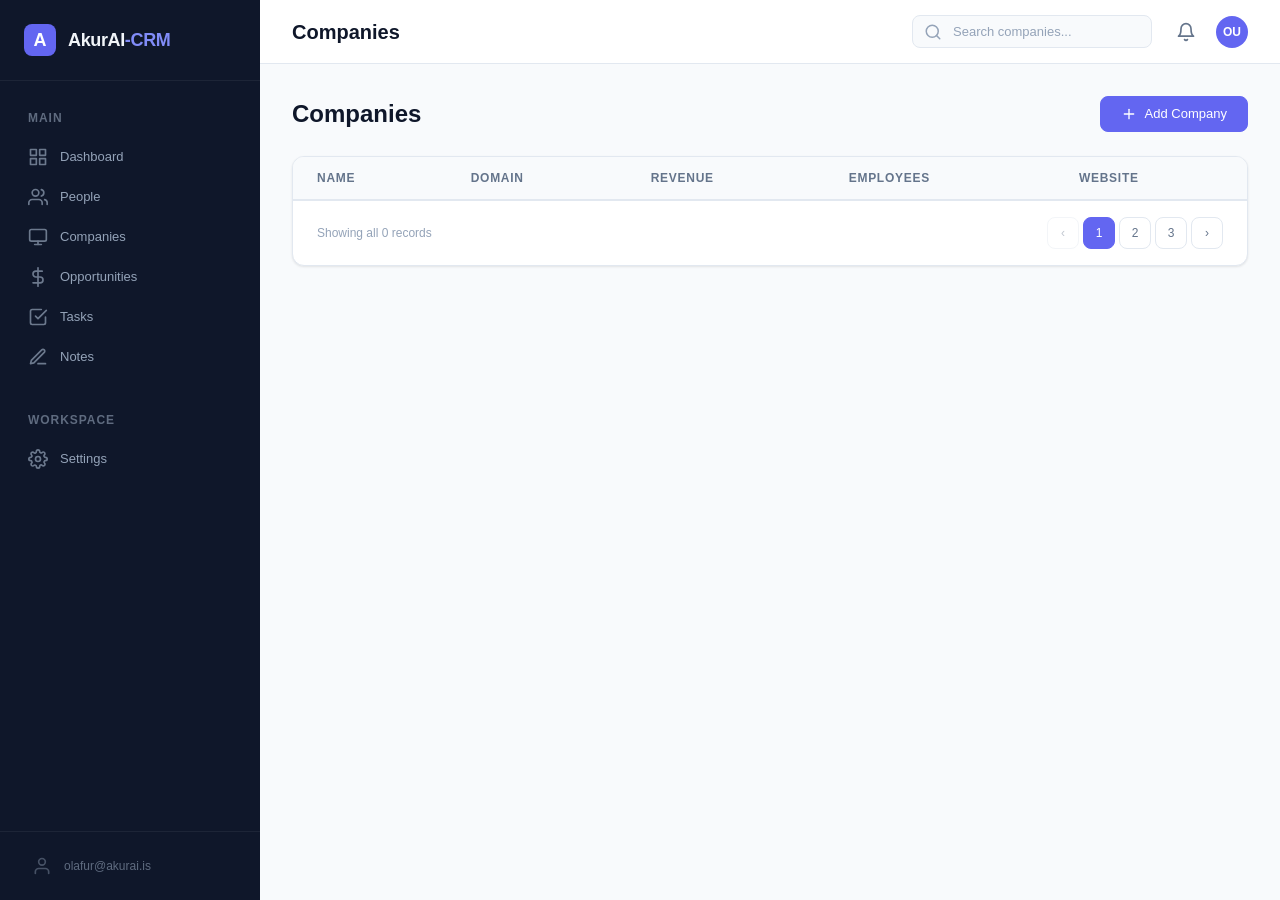
==== site/frontend/companies.html @ 564c7ee0 "fix: round 3 comprehensive audit fixes 🔴 Critical: - fetch() missing opts argument (POST/PUT/DELETE " ====
<!DOCTYPE html>
<html lang="en">
<head>
  <meta charset="UTF-8">
  <meta name="viewport" content="width=device-width, initial-scale=1.0">
  <title>Companies — AkurAI-CRM</title>
  <link rel="stylesheet" href="styles.css">
</head>
<body>
  <div class="app-shell">
    <aside class="sidebar">
      <div class="sidebar-brand">
        <div class="sidebar-brand-icon">A</div>
        <div class="sidebar-brand-text">AkurAI<span>-CRM</span></div>
      </div>
      <nav class="sidebar-nav">
        <div class="sidebar-section">Main</div>
        <a href="/dashboard.html" class="nav-link">
          <svg viewBox="0 0 24 24" fill="none" stroke="currentColor" stroke-width="2" stroke-linecap="round" stroke-linejoin="round"><rect x="3" y="3" width="7" height="7"/><rect x="14" y="3" width="7" height="7"/><rect x="14" y="14" width="7" height="7"/><rect x="3" y="14" width="7" height="7"/></svg>
          Dashboard
        </a>
        <a href="/people.html" class="nav-link">
          <svg viewBox="0 0 24 24" fill="none" stroke="currentColor" stroke-width="2" stroke-linecap="round" stroke-linejoin="round"><path d="M17 21v-2a4 4 0 0 0-4-4H5a4 4 0 0 0-4 4v2"/><circle cx="9" cy="7" r="4"/><path d="M23 21v-2a4 4 0 0 0-3-3.87"/><path d="M16 3.13a4 4 0 0 1 0 7.75"/></svg>
          People
        </a>
        <a href="/companies.html" class="nav-link active">
          <svg viewBox="0 0 24 24" fill="none" stroke="currentColor" stroke-width="2" stroke-linecap="round" stroke-linejoin="round"><rect x="2" y="3" width="20" height="14" rx="2" ry="2"/><line x1="8" y1="21" x2="16" y2="21"/><line x1="12" y1="17" x2="12" y2="21"/></svg>
          Companies
        </a>
        <a href="/opportunities.html" class="nav-link">
          <svg viewBox="0 0 24 24" fill="none" stroke="currentColor" stroke-width="2" stroke-linecap="round" stroke-linejoin="round"><line x1="12" y1="1" x2="12" y2="23"/><path d="M17 5H9.5a3.5 3.5 0 0 0 0 7h5a3.5 3.5 0 0 1 0 7H6"/></svg>
          Opportunities
        </a>
        <a href="/tasks.html" class="nav-link">
          <svg viewBox="0 0 24 24" fill="none" stroke="currentColor" stroke-width="2" stroke-linecap="round" stroke-linejoin="round"><path d="M9 11l3 3L22 4"/><path d="M21 12v7a2 2 0 0 1-2 2H5a2 2 0 0 1-2-2V5a2 2 0 0 1 2-2h11"/></svg>
          Tasks
        </a>
        <a href="/notes.html" class="nav-link">
          <svg viewBox="0 0 24 24" fill="none" stroke="currentColor" stroke-width="2" stroke-linecap="round" stroke-linejoin="round"><path d="M12 20h9"/><path d="M16.5 3.5a2.121 2.121 0 0 1 3 3L7 19l-4 1 1-4L16.5 3.5z"/></svg>
          Notes
        </a>
        <div class="sidebar-section" style="margin-top:var(--space-4);">Workspace</div>
        <a href="/settings.html" class="nav-link">
          <svg viewBox="0 0 24 24" fill="none" stroke="currentColor" stroke-width="2" stroke-linecap="round" stroke-linejoin="round"><circle cx="12" cy="12" r="3"/><path d="M19.4 15a1.65 1.65 0 0 0 .33 1.82l.06.06a2 2 0 0 1 0 2.83 2 2 0 0 1-2.83 0l-.06-.06a1.65 1.65 0 0 0-1.82-.33 1.65 1.65 0 0 0-1 1.51V21a2 2 0 0 1-2 2 2 2 0 0 1-2-2v-.09A1.65 1.65 0 0 0 9 19.4a1.65 1.65 0 0 0-1.82.33l-.06.06a2 2 0 0 1-2.83 0 2 2 0 0 1 0-2.83l.06-.06A1.65 1.65 0 0 0 4.68 15a1.65 1.65 0 0 0-1.51-1H3a2 2 0 0 1-2-2 2 2 0 0 1 2-2h.09A1.65 1.65 0 0 0 4.6 9a1.65 1.65 0 0 0-.33-1.82l-.06-.06a2 2 0 0 1 0-2.83 2 2 0 0 1 2.83 0l.06.06A1.65 1.65 0 0 0 9 4.68a1.65 1.65 0 0 0 1-1.51V3a2 2 0 0 1 2-2 2 2 0 0 1 2 2v.09a1.65 1.65 0 0 0 1 1.51 1.65 1.65 0 0 0 1.82-.33l.06-.06a2 2 0 0 1 2.83 0 2 2 0 0 1 0 2.83l-.06.06a1.65 1.65 0 0 0-.33 1.82V9a1.65 1.65 0 0 0 1.51 1H21a2 2 0 0 1 2 2 2 2 0 0 1-2 2h-.09a1.65 1.65 0 0 0-1.51 1z"/></svg>
          Settings
        </a>
      </nav>
      <div class="sidebar-footer">
        <div class="nav-link" style="cursor:default;opacity:0.6;">
          <svg viewBox="0 0 24 24" fill="none" stroke="currentColor" stroke-width="2" stroke-linecap="round" stroke-linejoin="round"><path d="M20 21v-2a4 4 0 0 0-4-4H8a4 4 0 0 0-4 4v2"/><circle cx="12" cy="7" r="4"/></svg>
          <span style="font-size:var(--text-xs);">olafur@akurai.is</span>
        </div>
      </div>
    </aside>

    <div class="main-area">
      <header class="topbar">
        <div class="topbar-title">Companies</div>
        <div class="topbar-spacer"></div>
        <div class="search-bar" style="width:240px;">
          <svg viewBox="0 0 24 24" fill="none" stroke="currentColor" stroke-width="2" stroke-linecap="round" stroke-linejoin="round"><circle cx="11" cy="11" r="8"/><line x1="21" y1="21" x2="16.65" y2="16.65"/></svg>
          <input type="text" placeholder="Search companies..." id="search-companies">
        </div>
        <div class="topbar-actions">
          <button class="icon-btn" id="notif-btn">
            <svg viewBox="0 0 24 24" fill="none" stroke="currentColor" stroke-width="2" stroke-linecap="round" stroke-linejoin="round"><path d="M18 8A6 6 0 0 0 6 8c0 7-3 9-3 9h18s-3-2-3-9"/><path d="M13.73 21a2 2 0 0 1-3.46 0"/></svg>
          </button>
          <div class="avatar" id="avatar-btn" style="cursor:pointer;" title="Profile">OU</div>
        </div>
      </header>

      <div class="main-content">
        <div class="page-header">
          <h1>Companies</h1>
          <div class="page-header-actions">
            <a href="#" class="btn btn-primary" onclick="console.warn('Add Company modal would open')">
              <svg viewBox="0 0 24 24" fill="none" stroke="currentColor" stroke-width="2" stroke-linecap="round" stroke-linejoin="round"><line x1="12" y1="5" x2="12" y2="19"/><line x1="5" y1="12" x2="19" y2="12"/></svg>
              Add Company
            </a>
          </div>
        </div>

        <div class="table-container">
          <table>
            <thead>
              <tr>
                <th class="sortable">Name</th>
                <th>Domain</th>
                <th>Revenue</th>
                <th>Employees</th>
                <th>Website</th>
              </tr>
            </thead>
            <tbody id="companies-table-body">
            </tbody>
          </table>

          <div class="pagination">
            <div class="pagination-info">Showing 1-5 of 12 companies</div>
            <div class="pagination-buttons">
              <button class="pagination-btn" disabled>&lsaquo;</button>
              <button class="pagination-btn active">1</button>
              <button class="pagination-btn">2</button>
              <button class="pagination-btn">3</button>
              <button class="pagination-btn">&rsaquo;</button>
            </div>
          </div>
        </div>
      </div>
    </div>
  </div>

  <div class="toast-container" id="toast-container"></div>
  <script type="module" src="app.js"></script>
  <script type="module">
    import { loadTable, renderCompaniesTable } from './databinder.js';
    document.addEventListener('DOMContentLoaded', async () => {
      const data = await loadTable('companies', 'companies-table-body');
      renderCompaniesTable(data, 'companies-table-body');
    });
  </script>
</body>
</html>
---- site/frontend/styles.css ----
/* ============================================================
   AkurAI-CRM Design System — Native ESM, No Build
   ============================================================ */

/* ----- Design Tokens ----- */
:root {
  --color-sidebar-bg: #0f172a;
  --color-sidebar-hover: #1e293b;
  --color-sidebar-active: #312e81;
  --color-sidebar-text: #94a3b8;
  --color-sidebar-text-active: #f1f5f9;
  --color-sidebar-brand: #818cf8;

  --color-bg: #f8fafc;
  --color-surface: #ffffff;
  --color-surface-hover: #f1f5f9;
  --color-border: #e2e8f0;
  --color-border-light: #f1f5f9;

  --color-primary: #6366f1;
  --color-primary-hover: #4f46e5;
  --color-primary-light: #eef2ff;
  --color-primary-subtle: rgba(99, 102, 241, 0.08);

  --color-success: #22c55e;
  --color-success-light: #dcfce7;
  --color-warning: #f59e0b;
  --color-warning-light: #fef3c7;
  --color-danger: #ef4444;
  --color-danger-light: #fee2e2;
  --color-info: #3b82f6;
  --color-info-light: #dbeafe;

  --color-text: #0f172a;
  --color-text-secondary: #64748b;
  --color-text-tertiary: #94a3b8;
  --color-text-inverse: #ffffff;

  --font-sans: -apple-system, BlinkMacSystemFont, 'Segoe UI', 'Inter', Roboto, Oxygen, Ubuntu, Cantarell, sans-serif;
  --font-mono: 'SF Mono', 'Fira Code', 'JetBrains Mono', Menlo, monospace;

  --text-xs: 0.75rem;
  --text-sm: 0.813rem;
  --text-base: 0.938rem;
  --text-lg: 1.125rem;
  --text-xl: 1.25rem;
  --text-2xl: 1.5rem;
  --text-3xl: 1.875rem;

  --leading-tight: 1.25;
  --leading-normal: 1.5;
  --leading-relaxed: 1.625;

  --weight-normal: 400;
  --weight-medium: 500;
  --weight-semibold: 600;
  --weight-bold: 700;

  --space-1: 0.25rem;
  --space-2: 0.5rem;
  --space-3: 0.75rem;
  --space-4: 1rem;
  --space-5: 1.25rem;
  --space-6: 1.5rem;
  --space-8: 2rem;
  --space-10: 2.5rem;
  --space-12: 3rem;
  --space-16: 4rem;

  --radius-sm: 6px;
  --radius-md: 8px;
  --radius-lg: 12px;
  --radius-xl: 16px;
  --radius-full: 9999px;

  --shadow-xs: 0 1px 2px rgba(0, 0, 0, 0.03);
  --shadow-sm: 0 1px 3px rgba(0, 0, 0, 0.06), 0 1px 2px rgba(0, 0, 0, 0.04);
  --shadow-md: 0 4px 6px -1px rgba(0, 0, 0, 0.07), 0 2px 4px -1px rgba(0, 0, 0, 0.04);
  --shadow-lg: 0 10px 15px -3px rgba(0, 0, 0, 0.08), 0 4px 6px -2px rgba(0, 0, 0, 0.04);
  --shadow-xl: 0 20px 25px -5px rgba(0, 0, 0, 0.1), 0 10px 10px -5px rgba(0, 0, 0, 0.04);

  --sidebar-width: 260px;
  --topbar-height: 64px;
  --transition-fast: 150ms ease;
  --transition-base: 200ms ease;
  --transition-slow: 300ms ease;
}

/* ----- Reset & Base ----- */
*, *::before, *::after { box-sizing: border-box; margin: 0; padding: 0; }
html { font-size: 16px; -webkit-font-smoothing: antialiased; -moz-osx-font-smoothing: grayscale; }
body { font-family: var(--font-sans); font-size: var(--text-base); line-height: var(--leading-normal); color: var(--color-text); background: var(--color-bg); }
a { color: var(--color-primary); text-decoration: none; transition: color var(--transition-fast); }
a:hover { color: var(--color-primary-hover); }
img { max-width: 100%; height: auto; display: block; }
button { font-family: inherit; cursor: pointer; }
input, textarea, select { font-family: inherit; }
ul, ol { list-style: none; }
h1, h2, h3, h4, h5, h6 { font-weight: var(--weight-semibold); line-height: var(--leading-tight); color: var(--color-text); }

/* ----- Layout Shell ----- */
.app-shell { display: flex; min-height: 100vh; }
.main-area { flex: 1; display: flex; flex-direction: column; min-width: 0; margin-left: var(--sidebar-width); }
.main-content { flex: 1; padding: var(--space-8); overflow-y: auto; }

/* ----- Sidebar ----- */
.sidebar { position: fixed; top: 0; left: 0; width: var(--sidebar-width); height: 100vh; background: var(--color-sidebar-bg); display: flex; flex-direction: column; z-index: 50; overflow-y: auto; }
.sidebar-brand { display: flex; align-items: center; gap: var(--space-3); padding: var(--space-6); border-bottom: 1px solid rgba(255,255,255,0.06); }
.sidebar-brand-icon { width: 32px; height: 32px; background: var(--color-primary); border-radius: var(--radius-md); display: flex; align-items: center; justify-content: center; color: #fff; font-weight: var(--weight-bold); font-size: var(--text-lg); flex-shrink: 0; }
.sidebar-brand-text { font-size: var(--text-lg); font-weight: var(--weight-bold); color: var(--color-sidebar-text-active); letter-spacing: -0.02em; }
.sidebar-brand-text span { color: var(--color-sidebar-brand); }

.sidebar-nav { flex: 1; padding: var(--space-3) var(--space-3); display: flex; flex-direction: column; gap: var(--space-1); }
.sidebar-section { padding: var(--space-4) var(--space-4) var(--space-2); font-size: var(--text-xs); font-weight: var(--weight-semibold); text-transform: uppercase; letter-spacing: 0.08em; color: var(--color-sidebar-text); opacity: 0.6; }

.nav-link { display: flex; align-items: center; gap: var(--space-3); padding: var(--space-2) var(--space-4); border-radius: var(--radius-md); color: var(--color-sidebar-text); font-size: var(--text-sm); font-weight: var(--weight-medium); transition: all var(--transition-fast); text-decoration: none; }
.nav-link:hover { background: var(--color-sidebar-hover); color: var(--color-sidebar-text-active); }
.nav-link.active { background: var(--color-sidebar-active); color: var(--color-sidebar-text-active); }
.nav-link svg { width: 20px; height: 20px; flex-shrink: 0; opacity: 0.7; }
.nav-link.active svg { opacity: 1; }
.nav-link .badge { margin-left: auto; }

.sidebar-footer { padding: var(--space-4); border-top: 1px solid rgba(255,255,255,0.06); }

/* ----- Top Bar / Header ----- */
.topbar { height: var(--topbar-height); display: flex; align-items: center; padding: 0 var(--space-8); border-bottom: 1px solid var(--color-border); background: var(--color-surface); gap: var(--space-4); flex-shrink: 0; }
.topbar-title { font-size: var(--text-xl); font-weight: var(--weight-semibold); color: var(--color-text); }
.topbar-spacer { flex: 1; }

.search-bar { position: relative; width: 320px; }
.search-bar svg { position: absolute; left: var(--space-3); top: 50%; transform: translateY(-50%); width: 18px; height: 18px; color: var(--color-text-tertiary); pointer-events: none; }
.search-bar input { width: 100%; padding: var(--space-2) var(--space-4) var(--space-2) var(--space-10); border: 1px solid var(--color-border); border-radius: var(--radius-md); font-size: var(--text-sm); color: var(--color-text); background: var(--color-bg); transition: all var(--transition-fast); outline: none; }
.search-bar input:focus { border-color: var(--color-primary); background: var(--color-surface); box-shadow: 0 0 0 3px var(--color-primary-subtle); }
.search-bar input::placeholder { color: var(--color-text-tertiary); }

.topbar-actions { display: flex; align-items: center; gap: var(--space-3); }

.icon-btn { width: 36px; height: 36px; border-radius: var(--radius-md); border: none; background: transparent; color: var(--color-text-secondary); display: flex; align-items: center; justify-content: center; transition: all var(--transition-fast); position: relative; }
.icon-btn:hover { background: var(--color-surface-hover); color: var(--color-text); }
.icon-btn svg { width: 20px; height: 20px; }
.icon-btn .dot { position: absolute; top: 6px; right: 6px; width: 8px; height: 8px; background: var(--color-danger); border-radius: 50%; border: 2px solid var(--color-surface); }

.avatar { width: 32px; height: 32px; border-radius: var(--radius-full); background: var(--color-primary); color: #fff; display: flex; align-items: center; justify-content: center; font-size: var(--text-xs); font-weight: var(--weight-bold); flex-shrink: 0; }
.avatar-sm { width: 28px; height: 28px; font-size: 10px; }
.avatar-lg { width: 48px; height: 48px; font-size: var(--text-lg); }
.avatar-initials { text-transform: uppercase; letter-spacing: 0.02em; }

/* ----- Cards ----- */
.card { background: var(--color-surface); border: 1px solid var(--color-border); border-radius: var(--radius-lg); padding: var(--space-6); box-shadow: var(--shadow-sm); transition: box-shadow var(--transition-base), border-color var(--transition-base); }
.card:hover { box-shadow: var(--shadow-md); }
.card-header { display: flex; align-items: center; justify-content: space-between; margin-bottom: var(--space-4); }
.card-title { font-size: var(--text-base); font-weight: var(--weight-semibold); color: var(--color-text); }
.card-body { }
.card-footer { margin-top: var(--space-4); padding-top: var(--space-4); border-top: 1px solid var(--color-border); }

/* Stat Cards */
.stats-grid { display: grid; grid-template-columns: repeat(4, 1fr); gap: var(--space-6); margin-bottom: var(--space-8); }
.stat-card { background: var(--color-surface); border: 1px solid var(--color-border); border-radius: var(--radius-lg); padding: var(--space-6); box-shadow: var(--shadow-sm); }
.stat-card .stat-label { font-size: var(--text-sm); color: var(--color-text-secondary); margin-bottom: var(--space-1); }
.stat-card .stat-value { font-size: var(--text-2xl); font-weight: var(--weight-bold); color: var(--color-text); line-height: 1.2; }
.stat-card .stat-change { font-size: var(--text-xs); color: var(--color-success); margin-top: var(--space-1); }
.stat-card .stat-icon { width: 40px; height: 40px; border-radius: var(--radius-md); display: flex; align-items: center; justify-content: center; margin-bottom: var(--space-3); }
.stat-card .stat-icon svg { width: 20px; height: 20px; }
.stat-card .stat-icon.indigo { background: var(--color-primary-light); color: var(--color-primary); }
.stat-card .stat-icon.green { background: var(--color-success-light); color: var(--color-success); }
.stat-card .stat-icon.amber { background: var(--color-warning-light); color: var(--color-warning); }
.stat-card .stat-icon.blue { background: var(--color-info-light); color: var(--color-info); }

/* ----- Buttons ----- */
.btn { display: inline-flex; align-items: center; gap: var(--space-2); padding: var(--space-2) var(--space-5); border-radius: var(--radius-md); font-size: var(--text-sm); font-weight: var(--weight-medium); border: 1px solid transparent; transition: all var(--transition-fast); white-space: nowrap; line-height: 1.4; }
.btn svg { width: 16px; height: 16px; }
.btn-primary { background: var(--color-primary); color: #fff; border-color: var(--color-primary); }
.btn-primary:hover { background: var(--color-primary-hover); border-color: var(--color-primary-hover); }
.btn-secondary { background: var(--color-surface); color: var(--color-text); border-color: var(--color-border); }
.btn-secondary:hover { background: var(--color-surface-hover); border-color: var(--color-text-tertiary); }
.btn-danger { background: var(--color-danger); color: #fff; border-color: var(--color-danger); }
.btn-danger:hover { background: #dc2626; border-color: #dc2626; }
.btn-ghost { background: transparent; color: var(--color-text-secondary); border-color: transparent; }
.btn-ghost:hover { background: var(--color-surface-hover); color: var(--color-text); }
.btn-sm { padding: var(--space-1) var(--space-3); font-size: var(--text-xs); }
.btn-lg { padding: var(--space-3) var(--space-6); font-size: var(--text-base); }
.btn-icon { width: 36px; height: 36px; padding: 0; justify-content: center; }
.btn-group { display: flex; gap: var(--space-2); }

/* ----- Forms ----- */
.form-group { margin-bottom: var(--space-5); }
.form-label { display: block; font-size: var(--text-sm); font-weight: var(--weight-medium); color: var(--color-text); margin-bottom: var(--space-1); }
.form-label .optional { color: var(--color-text-tertiary); font-weight: var(--weight-normal); }
.form-input, .form-select, .form-textarea { width: 100%; padding: var(--space-2) var(--space-3); border: 1px solid var(--color-border); border-radius: var(--radius-md); font-size: var(--text-sm); color: var(--color-text); background: var(--color-surface); transition: all var(--transition-fast); outline: none; }
.form-input:focus, .form-select:focus, .form-textarea:focus { border-color: var(--color-primary); box-shadow: 0 0 0 3px var(--color-primary-subtle); }
.form-input::placeholder, .form-textarea::placeholder { color: var(--color-text-tertiary); }
.form-textarea { resize: vertical; min-height: 80px; }
.form-select { appearance: none; background-image: url("data:image/svg+xml,%3Csvg xmlns='http://www.w3.org/2000/svg' width='12' height='12' fill='%2394a3b8' viewBox='0 0 16 16'%3E%3Cpath d='M8 11L3 6h10z'/%3E%3C/svg%3E"); background-repeat: no-repeat; background-position: right 10px center; padding-right: 32px; }
.form-hint { font-size: var(--text-xs); color: var(--color-text-tertiary); margin-top: var(--space-1); }
.form-row { display: grid; grid-template-columns: 1fr 1fr; gap: var(--space-4); }
.form-actions { display: flex; gap: var(--space-3); justify-content: flex-end; margin-top: var(--space-6); padding-top: var(--space-4); border-top: 1px solid var(--color-border); }
.form-inline { display: flex; align-items: center; gap: var(--space-2); }
.form-checkbox { display: flex; align-items: center; gap: var(--space-2); cursor: pointer; font-size: var(--text-sm); }
.form-checkbox input[type="checkbox"] { width: 16px; height: 16px; accent-color: var(--color-primary); cursor: pointer; }

/* ----- Tables ----- */
.table-container { background: var(--color-surface); border: 1px solid var(--color-border); border-radius: var(--radius-lg); overflow: hidden; box-shadow: var(--shadow-sm); }
.table-toolbar { display: flex; align-items: center; justify-content: space-between; padding: var(--space-4) var(--space-6); border-bottom: 1px solid var(--color-border); gap: var(--space-4); }
.table-toolbar .search-bar { width: 240px; }
table { width: 100%; border-collapse: collapse; }
thead { background: var(--color-bg); }
thead th { padding: var(--space-3) var(--space-6); text-align: left; font-size: var(--text-xs); font-weight: var(--weight-semibold); text-transform: uppercase; letter-spacing: 0.06em; color: var(--color-text-secondary); border-bottom: 1px solid var(--color-border); white-space: nowrap; user-select: none; }
thead th.sortable { cursor: pointer; }
thead th.sortable:hover { color: var(--color-text); }
tbody tr { border-bottom: 1px solid var(--color-border-light); transition: background var(--transition-fast); }
tbody tr:last-child { border-bottom: none; }
tbody tr:hover { background: var(--color-surface-hover); }
tbody td { padding: var(--space-3) var(--space-6); font-size: var(--text-sm); color: var(--color-text); vertical-align: middle; }
tbody td a { color: var(--color-text); font-weight: var(--weight-medium); }
tbody td a:hover { color: var(--color-primary); }
table .cell-muted { color: var(--color-text-secondary); font-size: var(--text-xs); }

/* ----- Badges / Tags ----- */
.badge { display: inline-flex; align-items: center; padding: 2px 8px; border-radius: var(--radius-full); font-size: var(--text-xs); font-weight: var(--weight-medium); line-height: 1.5; white-space: nowrap; }
.badge-slate { background: #f1f5f9; color: #475569; }
.badge-blue { background: var(--color-info-light); color: #1d4ed8; }
.badge-indigo { background: var(--color-primary-light); color: var(--color-primary); }
.badge-violet { background: #ede9fe; color: #7c3aed; }
.badge-amber { background: var(--color-warning-light); color: #b45309; }
.badge-green { background: var(--color-success-light); color: #16a34a; }
.badge-red { background: var(--color-danger-light); color: #dc2626; }
.badge-gray { background: #f1f5f9; color: #64748b; }
.badge-new { background: #f1f5f9; color: #475569; }

/* ----- Kanban Board ----- */
.kanban-board { display: grid; grid-template-columns: repeat(7, 1fr); gap: var(--space-4); min-height: 500px; overflow-x: auto; padding-bottom: var(--space-4); }
.kanban-column { background: var(--color-bg); border: 1px solid var(--color-border); border-radius: var(--radius-lg); min-width: 200px; display: flex; flex-direction: column; }
.kanban-header { padding: var(--space-3) var(--space-4); font-size: var(--text-xs); font-weight: var(--weight-semibold); text-transform: uppercase; letter-spacing: 0.06em; border-bottom: 1px solid var(--color-border); display: flex; align-items: center; justify-content: space-between; }
.kanban-header .count { font-size: var(--text-xs); color: var(--color-text-tertiary); font-weight: var(--weight-normal); }
.kanban-cards { padding: var(--space-3); display: flex; flex-direction: column; gap: var(--space-3); flex: 1; }
.kanban-card { background: var(--color-surface); border: 1px solid var(--color-border); border-left: 3px solid var(--color-text-tertiary); border-radius: var(--radius-md); padding: var(--space-4); cursor: grab; transition: all var(--transition-fast); box-shadow: var(--shadow-xs); }
.kanban-card:hover { box-shadow: var(--shadow-md); border-color: var(--color-border); transform: translateY(-1px); }
.kanban-card:active { cursor: grabbing; }
.kanban-card .card-title { font-size: var(--text-sm); font-weight: var(--weight-medium); margin-bottom: var(--space-1); }
.kanban-card .card-subtitle { font-size: var(--text-xs); color: var(--color-text-secondary); }
.kanban-card .card-footer { display: flex; align-items: center; justify-content: space-between; margin-top: var(--space-3); padding-top: var(--space-2); border-top: 1px solid var(--color-border-light); }
.kanban-card .card-amount { font-size: var(--text-sm); font-weight: var(--weight-semibold); }
.kanban-dropzone { min-height: 60px; border: 2px dashed var(--color-border); border-radius: var(--radius-md); margin: var(--space-2); display: flex; align-items: center; justify-content: center; font-size: var(--text-xs); color: var(--color-text-tertiary); }

/* Column stage colors */
.kanban-column.new .kanban-card { border-left-color: #94a3b8; }
.kanban-column.screening .kanban-card { border-left-color: #60a5fa; }
.kanban-column.meeting .kanban-card { border-left-color: #818cf8; }
.kanban-column.proposal .kanban-card { border-left-color: #a78bfa; }
.kanban-column.negotiation .kanban-card { border-left-color: #f59e0b; }
.kanban-column.won .kanban-card { border-left-color: #22c55e; }
.kanban-column.lost .kanban-card { border-left-color: #ef4444; }

/* ----- Pipeline visualization ----- */
.pipeline-chart { display: flex; align-items: flex-end; gap: var(--space-3); height: 200px; padding: var(--space-4) 0; }
.pipeline-bar { flex: 1; display: flex; flex-direction: column; align-items: center; gap: var(--space-2); }
.pipeline-bar .bar { width: 100%; max-width: 60px; border-radius: var(--radius-sm) var(--radius-sm) 0 0; transition: height var(--transition-slow); min-height: 4px; }
.pipeline-bar .bar-label { font-size: var(--text-xs); color: var(--color-text-secondary); white-space: nowrap; }
.pipeline-bar .bar-value { font-size: var(--text-xs); font-weight: var(--weight-semibold); }

/* ----- Activity Feed / Timeline ----- */
.feed { display: flex; flex-direction: column; gap: 0; }
.feed-item { display: flex; gap: var(--space-4); padding: var(--space-4) 0; border-bottom: 1px solid var(--color-border-light); }
.feed-item:last-child { border-bottom: none; }
.feed-icon { width: 32px; height: 32px; border-radius: var(--radius-full); background: var(--color-bg); display: flex; align-items: center; justify-content: center; flex-shrink: 0; color: var(--color-text-secondary); }
.feed-icon svg { width: 16px; height: 16px; }
.feed-content { flex: 1; min-width: 0; }
.feed-content .feed-text { font-size: var(--text-sm); color: var(--color-text); }
.feed-content .feed-text strong { font-weight: var(--weight-semibold); }
.feed-content .feed-meta { font-size: var(--text-xs); color: var(--color-text-tertiary); margin-top: 2px; }
.feed-content .feed-preview { font-size: var(--text-xs); color: var(--color-text-secondary); margin-top: var(--space-1); }
.feed-dot { width: 8px; height: 8px; border-radius: 50%; margin-top: 6px; flex-shrink: 0; }
.feed-line { width: 2px; background: var(--color-border); margin: 0 auto; flex: 1; }

/* Timeline (vertical) */
.timeline { position: relative; padding-left: var(--space-8); }
.timeline::before { content: ''; position: absolute; left: 15px; top: 4px; bottom: 4px; width: 2px; background: var(--color-border); }
.timeline-item { position: relative; padding-bottom: var(--space-6); }
.timeline-item:last-child { padding-bottom: 0; }
.timeline-dot { position: absolute; left: calc(-1 * var(--space-8) + 8px); top: 4px; width: 16px; height: 16px; border-radius: 50%; background: var(--color-surface); border: 2px solid var(--color-border); z-index: 1; }
.timeline-dot.primary { border-color: var(--color-primary); background: var(--color-primary-light); }
.timeline-dot.success { border-color: var(--color-success); background: var(--color-success-light); }
.timeline-dot.warning { border-color: var(--color-warning); background: var(--color-warning-light); }
.timeline-dot.danger { border-color: var(--color-danger); background: var(--color-danger-light); }
.timeline-content { }
.timeline-title { font-size: var(--text-sm); font-weight: var(--weight-medium); }
.timeline-text { font-size: var(--text-sm); color: var(--color-text-secondary); margin-top: 2px; }
.timeline-meta { font-size: var(--text-xs); color: var(--color-text-tertiary); margin-top: 2px; }

/* ----- Tasks ----- */
.task-list { display: flex; flex-direction: column; }
.task-item { display: flex; align-items: center; gap: var(--space-3); padding: var(--space-3) var(--space-4); border-bottom: 1px solid var(--color-border-light); transition: background var(--transition-fast); }
.task-item:last-child { border-bottom: none; }
.task-item:hover { background: var(--color-surface-hover); }
.task-checkbox { width: 18px; height: 18px; accent-color: var(--color-primary); cursor: pointer; flex-shrink: 0; }
.task-title { flex: 1; font-size: var(--text-sm); color: var(--color-text); }
.task-item.done .task-title { text-decoration: line-through; color: var(--color-text-tertiary); }
.task-meta { display: flex; align-items: center; gap: var(--space-2); flex-shrink: 0; }
.task-due { font-size: var(--text-xs); color: var(--color-text-secondary); }
.task-entity { font-size: var(--text-xs); color: var(--color-primary); }
.task-filter-tabs { display: flex; gap: var(--space-1); padding: var(--space-3) var(--space-4); border-bottom: 1px solid var(--color-border); }
.task-filter-tab { padding: var(--space-1) var(--space-3); border-radius: var(--radius-sm); font-size: var(--text-xs); font-weight: var(--weight-medium); color: var(--color-text-secondary); cursor: pointer; border: none; background: transparent; transition: all var(--transition-fast); }
.task-filter-tab:hover { background: var(--color-surface-hover); color: var(--color-text); }
.task-filter-tab.active { background: var(--color-primary); color: #fff; }

/* ----- Notes Grid ----- */
.notes-grid { display: grid; grid-template-columns: repeat(auto-fill, minmax(300px, 1fr)); gap: var(--space-4); }
.note-card { background: var(--color-surface); border: 1px solid var(--color-border); border-radius: var(--radius-lg); padding: var(--space-5); cursor: pointer; transition: all var(--transition-fast); box-shadow: var(--shadow-sm); }
.note-card:hover { box-shadow: var(--shadow-md); transform: translateY(-2px); border-color: var(--color-primary-light); }
.note-card .note-date { font-size: var(--text-xs); color: var(--color-text-tertiary); margin-bottom: var(--space-2); }
.note-card .note-title { font-size: var(--text-base); font-weight: var(--weight-semibold); margin-bottom: var(--space-2); color: var(--color-text); }
.note-card .note-preview { font-size: var(--text-sm); color: var(--color-text-secondary); line-height: var(--leading-relaxed); display: -webkit-box; -webkit-line-clamp: 3; -webkit-box-orient: vertical; overflow: hidden; }
.note-card .note-tags { display: flex; gap: var(--space-2); margin-top: var(--space-3); flex-wrap: wrap; }

/* ----- Detail Panel / Slide Over ----- */
.detail-panel { background: var(--color-surface); border: 1px solid var(--color-border); border-radius: var(--radius-lg); box-shadow: var(--shadow-lg); }
.detail-header { display: flex; align-items: flex-start; gap: var(--space-5); padding: var(--space-8); border-bottom: 1px solid var(--color-border); }
.detail-avatar { width: 64px; height: 64px; border-radius: var(--radius-xl); background: var(--color-primary-light); color: var(--color-primary); display: flex; align-items: center; justify-content: center; font-size: var(--text-2xl); font-weight: var(--weight-bold); flex-shrink: 0; }
.detail-info { flex: 1; }
.detail-info h1 { font-size: var(--text-2xl); font-weight: var(--weight-bold); margin-bottom: var(--space-1); }
.detail-info .detail-subtitle { font-size: var(--text-sm); color: var(--color-text-secondary); }
.detail-info .detail-subtitle a { color: var(--color-primary); }

.detail-actions { display: flex; gap: var(--space-2); }

.detail-tabs { display: flex; gap: 0; border-bottom: 1px solid var(--color-border); padding: 0 var(--space-8); }
.detail-tab { padding: var(--space-3) var(--space-5); font-size: var(--text-sm); font-weight: var(--weight-medium); color: var(--color-text-secondary); border-bottom: 2px solid transparent; cursor: pointer; transition: all var(--transition-fast); background: transparent; border-top: none; border-left: none; border-right: none; }
.detail-tab:hover { color: var(--color-text); }
.detail-tab.active { color: var(--color-primary); border-bottom-color: var(--color-primary); }

.detail-body { padding: var(--space-8); }

.info-grid { display: grid; grid-template-columns: 1fr 1fr; gap: var(--space-6); }
.info-field { }
.info-field .info-label { font-size: var(--text-xs); font-weight: var(--weight-semibold); text-transform: uppercase; letter-spacing: 0.06em; color: var(--color-text-tertiary); margin-bottom: var(--space-1); }
.info-field .info-value { font-size: var(--text-sm); color: var(--color-text); }
.info-card { background: var(--color-bg); border: 1px solid var(--color-border); border-radius: var(--radius-md); padding: var(--space-5); margin-bottom: var(--space-4); }
.info-card h3 { font-size: var(--text-sm); font-weight: var(--weight-semibold); margin-bottom: var(--space-3); color: var(--color-text); }

/* Stage Progression */
.stage-progress { display: flex; align-items: center; gap: 0; padding: var(--space-4) 0; }
.stage-step { display: flex; flex-direction: column; align-items: center; gap: var(--space-1); flex: 1; position: relative; }
.stage-step .stage-circle { width: 28px; height: 28px; border-radius: 50%; display: flex; align-items: center; justify-content: center; font-size: 11px; font-weight: var(--weight-bold); border: 2px solid var(--color-border); background: var(--color-surface); color: var(--color-text-tertiary); z-index: 1; transition: all var(--transition-fast); }
.stage-step .stage-label { font-size: 10px; color: var(--color-text-tertiary); white-space: nowrap; text-align: center; }
.stage-step.completed .stage-circle { background: var(--color-success); border-color: var(--color-success); color: #fff; }
.stage-step.completed .stage-label { color: var(--color-success); }
.stage-step.active .stage-circle { background: var(--color-primary); border-color: var(--color-primary); color: #fff; box-shadow: 0 0 0 4px var(--color-primary-subtle); }
.stage-step.active .stage-label { color: var(--color-primary); font-weight: var(--weight-medium); }
.stage-connector { flex: 1; height: 2px; background: var(--color-border); margin: 0 -1px; }
.stage-connector.completed { background: var(--color-success); }

/* ----- Modal / Dialog ----- */
.modal-overlay { position: fixed; inset: 0; background: rgba(0, 0, 0, 0.5); backdrop-filter: blur(4px); display: flex; align-items: center; justify-content: center; z-index: 100; opacity: 0; visibility: hidden; transition: all var(--transition-base); }
.modal-overlay.open { opacity: 1; visibility: visible; }
.modal { background: var(--color-surface); border-radius: var(--radius-xl); box-shadow: var(--shadow-xl); width: 100%; max-width: 520px; max-height: 80vh; overflow-y: auto; transform: scale(0.95) translateY(10px); transition: transform var(--transition-base); }
.modal-overlay.open .modal { transform: scale(1) translateY(0); }
.modal-header { display: flex; align-items: center; justify-content: space-between; padding: var(--space-5) var(--space-6); border-bottom: 1px solid var(--color-border); }
.modal-header h2 { font-size: var(--text-lg); font-weight: var(--weight-semibold); }
.modal-close { width: 32px; height: 32px; border-radius: var(--radius-md); border: none; background: transparent; color: var(--color-text-secondary); display: flex; align-items: center; justify-content: center; cursor: pointer; transition: all var(--transition-fast); }
.modal-close:hover { background: var(--color-surface-hover); color: var(--color-text); }
.modal-body { padding: var(--space-6); }
.modal-footer { display: flex; align-items: center; justify-content: flex-end; gap: var(--space-3); padding: var(--space-4) var(--space-6); border-top: 1px solid var(--color-border); }

/* ----- Toast / Notifications ----- */
.toast-container { position: fixed; top: var(--space-4); right: var(--space-4); z-index: 200; display: flex; flex-direction: column; gap: var(--space-3); }
.toast { display: flex; align-items: center; gap: var(--space-3); padding: var(--space-3) var(--space-5); background: var(--color-surface); border: 1px solid var(--color-border); border-radius: var(--radius-md); box-shadow: var(--shadow-lg); font-size: var(--text-sm); min-width: 300px; max-width: 420px; animation: toastIn var(--transition-base) ease forwards; }
.toast.toast-success { border-left: 3px solid var(--color-success); }
.toast.toast-error { border-left: 3px solid var(--color-danger); }
.toast.toast-warning { border-left: 3px solid var(--color-warning); }
.toast.toast-info { border-left: 3px solid var(--color-info); }
.toast .toast-icon { width: 20px; height: 20px; flex-shrink: 0; }
.toast .toast-message { flex: 1; }
.toast .toast-close { width: 20px; height: 20px; border: none; background: transparent; cursor: pointer; color: var(--color-text-tertiary); padding: 0; display: flex; align-items: center; justify-content: center; flex-shrink: 0; }
.toast .toast-close:hover { color: var(--color-text); }
@keyframes toastIn { from { opacity: 0; transform: translateX(20px); } to { opacity: 1; transform: translateX(0); } }
@keyframes toastOut { from { opacity: 1; transform: translateX(0); } to { opacity: 0; transform: translateX(20px); } }

/* ----- Empty State ----- */
.empty-state { text-align: center; padding: var(--space-12) var(--space-6); }
.empty-state-icon { width: 64px; height: 64px; margin: 0 auto var(--space-4); background: var(--color-bg); border-radius: var(--radius-full); display: flex; align-items: center; justify-content: center; color: var(--color-text-tertiary); }
.empty-state-icon svg { width: 28px; height: 28px; }
.empty-state h3 { font-size: var(--text-lg); margin-bottom: var(--space-2); color: var(--color-text); }
.empty-state p { font-size: var(--text-sm); color: var(--color-text-secondary); max-width: 360px; margin: 0 auto var(--space-6); }

/* ----- Pagination ----- */
.pagination { display: flex; align-items: center; justify-content: space-between; padding: var(--space-4) var(--space-6); border-top: 1px solid var(--color-border); }
.pagination-info { font-size: var(--text-xs); color: var(--color-text-tertiary); }
.pagination-buttons { display: flex; gap: var(--space-1); }
.pagination-btn { width: 32px; height: 32px; border-radius: var(--radius-md); border: 1px solid var(--color-border); background: var(--color-surface); color: var(--color-text-secondary); display: flex; align-items: center; justify-content: center; font-size: var(--text-xs); cursor: pointer; transition: all var(--transition-fast); }
.pagination-btn:hover { background: var(--color-surface-hover); border-color: var(--color-text-tertiary); }
.pagination-btn.active { background: var(--color-primary); border-color: var(--color-primary); color: #fff; }
.pagination-btn:disabled { opacity: 0.4; cursor: not-allowed; }

/* ----- Loading / Skeleton ----- */
.skeleton { background: linear-gradient(90deg, var(--color-border-light) 25%, var(--color-border) 50%, var(--color-border-light) 75%); background-size: 200% 100%; animation: shimmer 1.5s infinite; border-radius: var(--radius-sm); }
.skeleton-text { height: 14px; margin-bottom: var(--space-2); width: 100%; }
.skeleton-text.short { width: 60%; }
.skeleton-avatar { width: 40px; height: 40px; border-radius: var(--radius-full); }
.skeleton-card { height: 100px; border-radius: var(--radius-lg); }
@keyframes shimmer { 0% { background-position: -200% 0; } 100% { background-position: 200% 0; } }

.loading-spinner { width: 24px; height: 24px; border: 3px solid var(--color-border); border-top-color: var(--color-primary); border-radius: 50%; animation: spin 0.6s linear infinite; }
.loading-spinner-sm { width: 16px; height: 16px; border-width: 2px; }
@keyframes spin { to { transform: rotate(360deg); } }

/* ----- Settings Layout ----- */
.settings-layout { display: flex; gap: var(--space-8); max-width: 960px; }
.settings-nav { width: 200px; flex-shrink: 0; }
.settings-nav-item { display: block; padding: var(--space-2) var(--space-4); border-radius: var(--radius-md); font-size: var(--text-sm); color: var(--color-text-secondary); cursor: pointer; transition: all var(--transition-fast); border: none; background: none; width: 100%; text-align: left; }
.settings-nav-item:hover { background: var(--color-surface-hover); color: var(--color-text); }
.settings-nav-item.active { background: var(--color-primary-light); color: var(--color-primary); font-weight: var(--weight-medium); }
.settings-section { flex: 1; }
.settings-section-title { font-size: var(--text-lg); font-weight: var(--weight-semibold); margin-bottom: var(--space-1); }
.settings-section-desc { font-size: var(--text-sm); color: var(--color-text-secondary); margin-bottom: var(--space-6); }
.settings-card { background: var(--color-surface); border: 1px solid var(--color-border); border-radius: var(--radius-lg); padding: var(--space-6); margin-bottom: var(--space-6); }

/* ----- Transitions ----- */
.fade-in { animation: fadeIn var(--transition-base) ease forwards; }
@keyframes fadeIn { from { opacity: 0; } to { opacity: 1; } }
.slide-up { animation: slideUp var(--transition-base) ease forwards; }
@keyframes slideUp { from { opacity: 0; transform: translateY(12px); } to { opacity: 1; transform: translateY(0); } }

/* ----- Login Page ----- */
.login-page { min-height: 100vh; display: flex; align-items: center; justify-content: center; background: linear-gradient(135deg, #0f172a 0%, #1e293b 50%, #0f172a 100%); position: relative; overflow: hidden; }
.login-page::before { content: ''; position: absolute; top: -50%; left: -50%; width: 200%; height: 200%; background: radial-gradient(circle at 30% 50%, rgba(99,102,241,0.08) 0%, transparent 50%), radial-gradient(circle at 70% 50%, rgba(99,102,241,0.06) 0%, transparent 50%); pointer-events: none; }
.login-card { position: relative; background: var(--color-surface); border-radius: var(--radius-xl); padding: var(--space-10); width: 100%; max-width: 420px; box-shadow: var(--shadow-xl); }
.login-brand { text-align: center; margin-bottom: var(--space-8); }
.login-brand .brand-icon { width: 48px; height: 48px; background: var(--color-primary); border-radius: var(--radius-lg); display: flex; align-items: center; justify-content: center; margin: 0 auto var(--space-4); color: #fff; font-size: var(--text-2xl); font-weight: var(--weight-bold); }
.login-brand h1 { font-size: var(--text-2xl); font-weight: var(--weight-bold); color: var(--color-text); }
.login-brand p { font-size: var(--text-sm); color: var(--color-text-secondary); margin-top: var(--space-1); }
.login-error { background: var(--color-danger-light); color: #dc2626; padding: var(--space-3) var(--space-4); border-radius: var(--radius-md); font-size: var(--text-sm); margin-bottom: var(--space-4); display: none; }
.login-footer { text-align: center; margin-top: var(--space-6); font-size: var(--text-sm); color: var(--color-text-secondary); }
.login-footer a { color: var(--color-primary); font-weight: var(--weight-medium); }

/* ----- Page Header ----- */
.page-header { display: flex; align-items: center; justify-content: space-between; margin-bottom: var(--space-6); }
.page-header h1 { font-size: var(--text-2xl); font-weight: var(--weight-bold); }
.page-header-actions { display: flex; gap: var(--space-3); }

/* ----- Two-column layout ----- */
.two-col { display: grid; grid-template-columns: 1fr 380px; gap: var(--space-8); }
.two-col-main { min-width: 0; }
.two-col-side { min-width: 0; }

/* ----- People list inline avatar ----- */
.person-cell { display: flex; align-items: center; gap: var(--space-3); }
.person-cell .avatar { width: 28px; height: 28px; font-size: 10px; }

/* ----- Responsive ----- */
@media (max-width: 1200px) {
  .stats-grid { grid-template-columns: repeat(2, 1fr); }
  .kanban-board { grid-template-columns: repeat(4, 1fr); }
  .info-grid { grid-template-columns: 1fr; }
}
@media (max-width: 768px) {
  .sidebar { transform: translateX(-100%); }
  .sidebar.open { transform: translateX(0); }
  .main-area { margin-left: 0; }
  .main-content { padding: var(--space-4); }
  .topbar { padding: 0 var(--space-4); }
  .stats-grid { grid-template-columns: 1fr 1fr; }
  .two-col { grid-template-columns: 1fr; }
  .search-bar { width: 200px; }
  .kanban-board { grid-template-columns: repeat(2, 1fr); }
  .settings-layout { flex-direction: column; }
  .settings-nav { width: 100%; display: flex; gap: var(--space-1); overflow-x: auto; }
  .form-row { grid-template-columns: 1fr; }
  .notes-grid { grid-template-columns: 1fr; }
  .detail-tabs { overflow-x: auto; }
  .login-card { margin: var(--space-4); padding: var(--space-6); }
}
@media (max-width: 480px) {
  .stats-grid { grid-template-columns: 1fr; }
  .kanban-board { grid-template-columns: 1fr; }
}
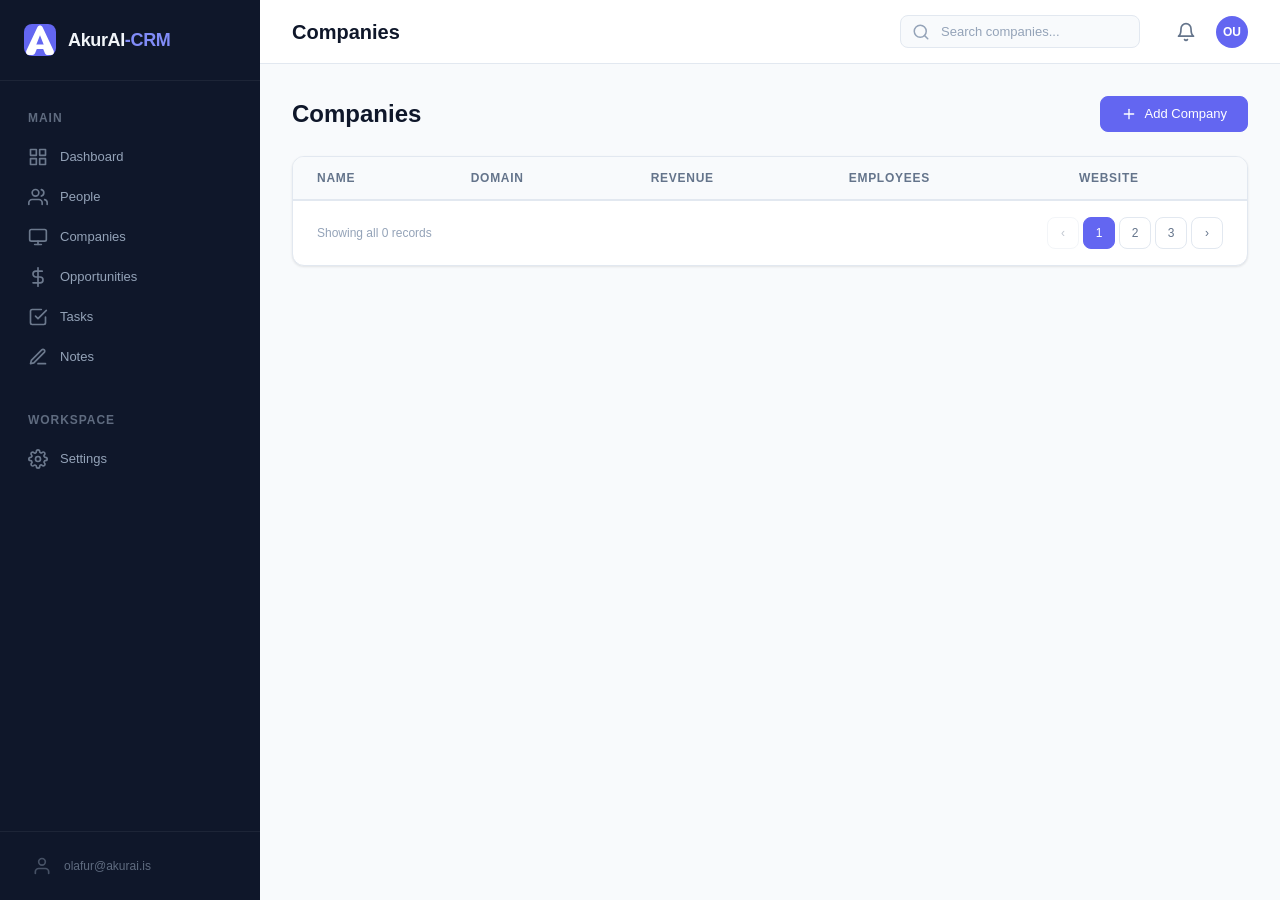
==== commit 9975e97b: "feat: suite-wide theme-sync — re-vendor theme.js + cookie flash-guard - theme.js updated from akurai" ====
--- a/site/frontend/companies.html
+++ b/site/frontend/companies.html
@@ -4,13 +4,25 @@
   <meta charset="UTF-8">
   <meta name="viewport" content="width=device-width, initial-scale=1.0">
   <title>Companies — AkurAI-CRM</title>
+  <link rel="icon" href="/favicon.svg" type="image/svg+xml" />
+  <link rel="apple-touch-icon" href="/apple-touch-icon.png" />
   <link rel="stylesheet" href="styles.css">
+  <link rel="stylesheet" href="themes.css">
+  <script>(function () {
+  try {
+    var m = document.cookie.match(/(?:^|; )akurai-theme=([^;]*)/);
+    var t = (m ? decodeURIComponent(m[1]) : null) || localStorage.getItem("akurai-theme");
+    if (!t) t = matchMedia("(prefers-color-scheme: light)").matches ? "akurai-light" : "akurai";
+    document.documentElement.setAttribute("data-theme", t);
+  } catch (e) {}
+})()</script>
+  <script type="module" src="theme.js"></script>
 </head>
 <body>
   <div class="app-shell">
     <aside class="sidebar">
       <div class="sidebar-brand">
-        <div class="sidebar-brand-icon">A</div>
+        <div class="sidebar-brand-icon"><svg viewBox="0 0 32 32" fill="currentColor" role="img" aria-label="AkurAI"><path fill-rule="evenodd" clip-rule="evenodd" d="M13.38 3.23c1.05-2.23 4.19-2.23 5.24 0l11.05 23.62A2.91 2.91 0 0 1 27.03 31h-3.42c-1.17 0-2.22-.7-2.67-1.78l-2.05-4.93h-5.78l-2.05 4.93A2.9 2.9 0 0 1 8.39 31H4.97a2.91 2.91 0 0 1-2.64-4.15L13.38 3.23ZM16 11.17l-5.13 13.1h10.26L16 11.17Z"/><path d="M10.38 20.54h11.24a2.23 2.23 0 0 1 0 4.46H10.38a2.23 2.23 0 0 1 0-4.46Z"/></svg></div>
         <div class="sidebar-brand-text">AkurAI<span>-CRM</span></div>
       </div>
       <nav class="sidebar-nav">
@@ -62,6 +74,7 @@
           <input type="text" placeholder="Search companies..." id="search-companies">
         </div>
         <div class="topbar-actions">
+          <span class="theme-picker" data-theme-picker></span>
           <button class="icon-btn" id="notif-btn">
             <svg viewBox="0 0 24 24" fill="none" stroke="currentColor" stroke-width="2" stroke-linecap="round" stroke-linejoin="round"><path d="M18 8A6 6 0 0 0 6 8c0 7-3 9-3 9h18s-3-2-3-9"/><path d="M13.73 21a2 2 0 0 1-3.46 0"/></svg>
           </button>
